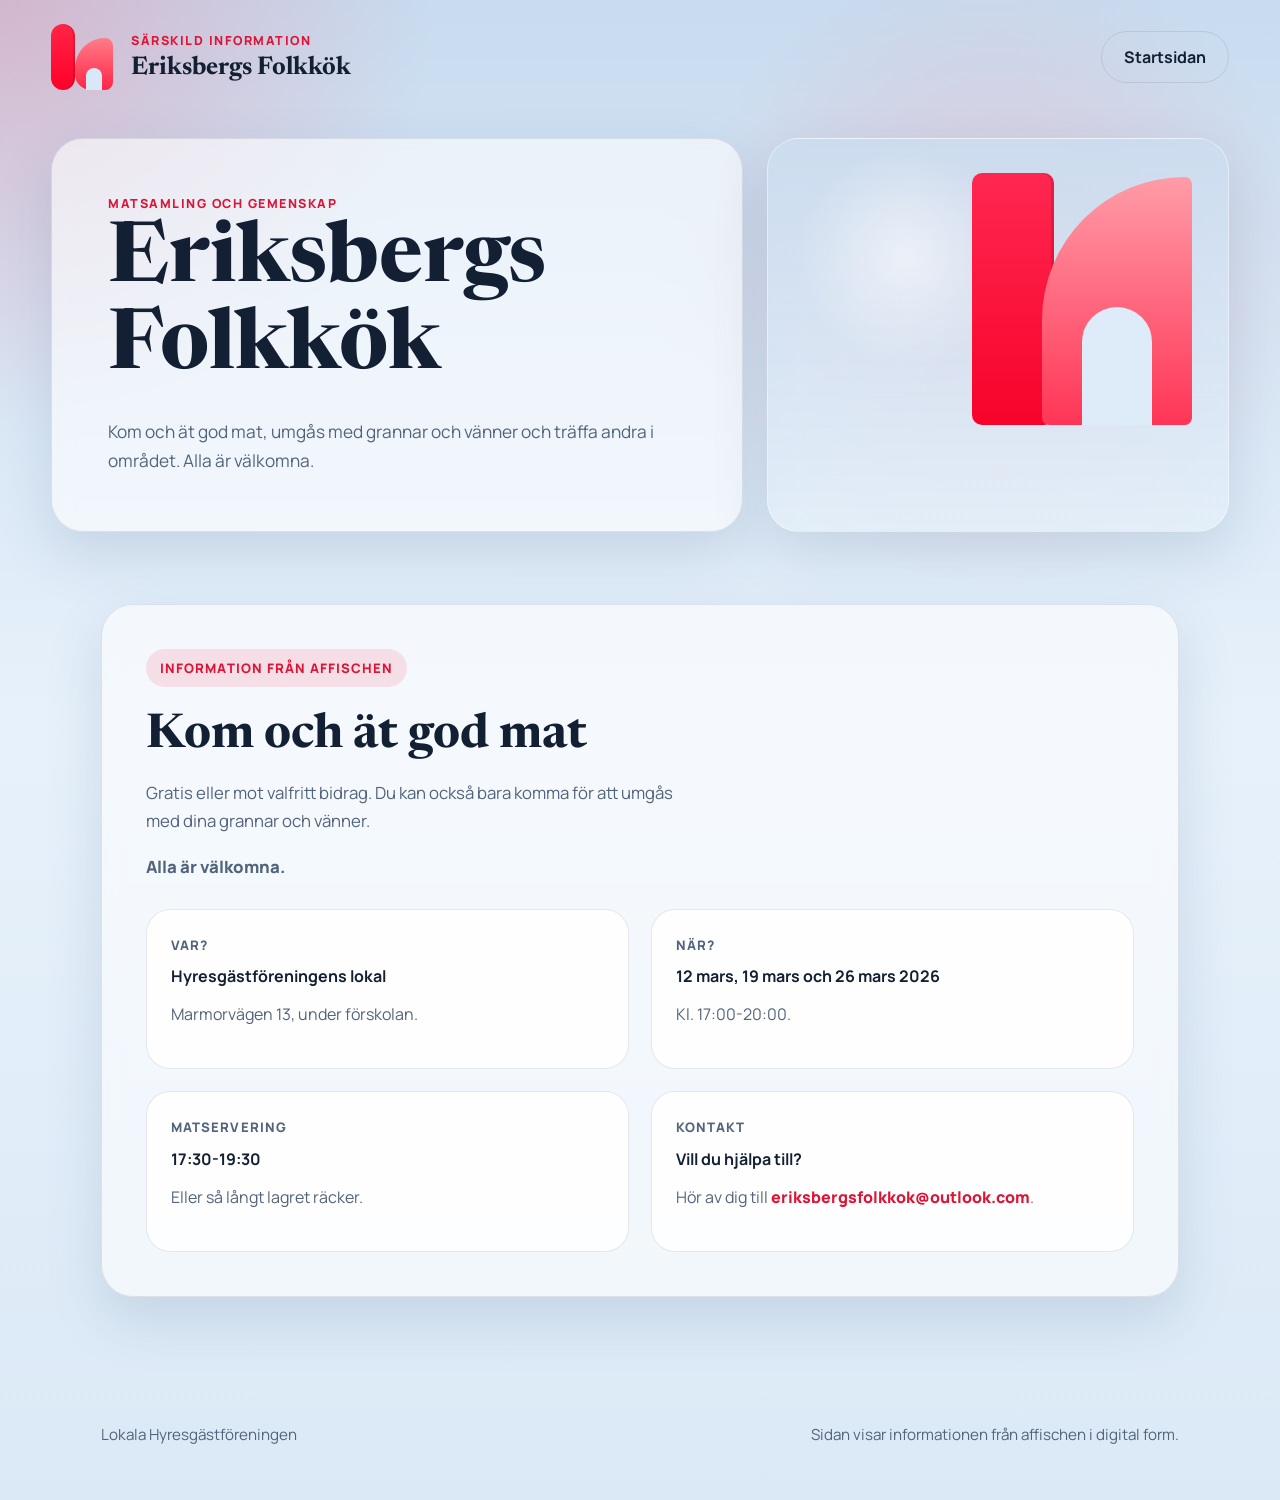
==== eriksbergsfolkkok.html @ fd0312ea "init: first version of hyresgästförening site" ====
<!DOCTYPE html>
<html lang="sv">
<head>
  <meta charset="UTF-8">
  <meta name="viewport" content="width=device-width, initial-scale=1.0">
  <title>Eriksbergs Folkkök</title>
  <meta
    name="description"
    content="Information om Eriksbergs Folkkök från den lokala hyresgästföreningen."
  >
  <link rel="preconnect" href="https://fonts.googleapis.com">
  <link rel="preconnect" href="https://fonts.gstatic.com" crossorigin>
  <link
    href="https://fonts.googleapis.com/css2?family=Manrope:wght@400;500;700;800&family=Newsreader:opsz,wght@6..72,500;6..72,700&display=swap"
    rel="stylesheet"
  >
  <link rel="stylesheet" href="styles.css">
</head>
<body>
  <header class="hero folkkok-hero">
    <nav class="topbar">
      <div class="brand">
        <span class="brand-mark" aria-hidden="true">
          <span class="brand-stem"></span>
          <span class="brand-arch"></span>
        </span>
        <div>
          <p class="eyebrow">Särskild information</p>
          <h1>Eriksbergs Folkkök</h1>
        </div>
      </div>
      <div class="topbar-actions">
        <a class="button button-ghost" href="index.html">Startsidan</a>
      </div>
    </nav>

    <section class="folkkok-header">
      <div class="folkkok-copy">
        <p class="eyebrow">Matsamling och gemenskap</p>
        <h2>Eriksbergs Folkkök</h2>
        <p class="lead">
          Kom och ät god mat, umgås med grannar och vänner och träffa andra i
          området. Alla är välkomna.
        </p>
      </div>
      <div class="folkkok-logo-panel" aria-hidden="true">
        <div class="folkkok-logo-mark">
          <span class="folkkok-logo-stem"></span>
          <span class="folkkok-logo-arch"></span>
        </div>
      </div>
    </section>
  </header>

  <main class="folkkok-main">
    <section class="section folkkok-section">
      <div class="folkkok-poster">
        <div class="poster-badge">Information från affischen</div>
        <div class="poster-block">
          <h3>Kom och ät god mat</h3>
          <p>
            Gratis eller mot valfritt bidrag. Du kan också bara komma för att
            umgås med dina grannar och vänner.
          </p>
          <p class="poster-note">Alla är välkomna.</p>
        </div>

        <div class="poster-grid">
          <article class="poster-card">
            <p class="card-tag">Var?</p>
            <h4>Hyresgästföreningens lokal</h4>
            <p>Marmorvägen 13, under förskolan.</p>
          </article>

          <article class="poster-card">
            <p class="card-tag">När?</p>
            <h4>12 mars, 19 mars och 26 mars 2026</h4>
            <p>Kl. 17:00-20:00.</p>
          </article>

          <article class="poster-card">
            <p class="card-tag">Matservering</p>
            <h4>17:30-19:30</h4>
            <p>Eller så långt lagret räcker.</p>
          </article>

          <article class="poster-card">
            <p class="card-tag">Kontakt</p>
            <h4>Vill du hjälpa till?</h4>
            <p>
              Hör av dig till
              <a class="text-link" href="mailto:eriksbergsfolkkok@outlook.com">eriksbergsfolkkok@outlook.com</a>.
            </p>
          </article>
        </div>
      </div>
    </section>
  </main>

  <footer class="footer">
    <p>Lokala Hyresgästföreningen</p>
    <p>Sidan visar informationen från affischen i digital form.</p>
  </footer>
</body>
</html>
---- styles.css ----
:root {
  --bg: #dceaf7;
  --surface: rgba(255, 255, 255, 0.58);
  --surface-strong: rgba(255, 255, 255, 0.86);
  --ink: #132033;
  --muted: #52647b;
  --line: rgba(19, 32, 51, 0.1);
  --accent: #ff2546;
  --accent-dark: #de1437;
  --accent-soft: #ffb8c2;
  --brand-light: #ff7d89;
  --shadow: 0 22px 55px rgba(50, 79, 120, 0.15);
}

* {
  box-sizing: border-box;
}

html {
  scroll-behavior: smooth;
}

body {
  margin: 0;
  font-family: "Manrope", sans-serif;
  color: var(--ink);
  background:
    radial-gradient(circle at top left, rgba(255, 37, 70, 0.2), transparent 22%),
    radial-gradient(circle at 78% 18%, rgba(255, 125, 137, 0.24), transparent 20%),
    linear-gradient(180deg, #c8dbef 0%, #e7f1fb 48%, #dbe9f6 100%);
}

a {
  color: inherit;
}

.hero {
  padding: 24px clamp(20px, 4vw, 56px) 72px;
}

.topbar,
.hero-content,
.section,
.info-strip,
.footer {
  max-width: 1180px;
  margin: 0 auto;
}

.topbar {
  display: flex;
  align-items: center;
  justify-content: space-between;
  gap: 24px;
  margin-bottom: 48px;
}

.topbar-actions {
  display: flex;
  flex-wrap: wrap;
  gap: 12px;
}

.brand {
  display: flex;
  align-items: center;
  gap: 18px;
}

.brand-mark {
  position: relative;
  width: 62px;
  height: 66px;
  display: inline-block;
}

.brand-stem,
.brand-arch,
.panel-stem,
.panel-arch {
  position: absolute;
  display: block;
  border-radius: 14px;
}

.brand-stem {
  inset: 0 auto 0 0;
  width: 24px;
  background: linear-gradient(180deg, var(--accent), #ff0029);
  box-shadow: inset -2px 0 0 rgba(0, 0, 0, 0.12);
}

.brand-arch {
  right: 0;
  bottom: 0;
  width: 38px;
  height: 52px;
  background: linear-gradient(180deg, var(--brand-light), var(--accent));
  border-top-left-radius: 38px;
  border-top-right-radius: 10px;
  border-bottom-left-radius: 20px;
  border-bottom-right-radius: 10px;
}

.brand-arch::after {
  content: "";
  position: absolute;
  left: 11px;
  bottom: 0;
  width: 16px;
  height: 22px;
  background: #d8e8f7;
  border-top-left-radius: 18px;
  border-top-right-radius: 18px;
}

.eyebrow {
  margin: 0 0 6px;
  color: var(--accent-dark);
  text-transform: uppercase;
  letter-spacing: 0.12em;
  font-size: 0.78rem;
  font-weight: 800;
}

h1,
h2,
h3,
h4 {
  margin: 0;
  line-height: 1.05;
}

h1,
h2,
h3 {
  font-family: "Newsreader", serif;
  font-weight: 700;
}

h1 {
  font-size: clamp(1.4rem, 2vw, 1.8rem);
}

h2 {
  font-size: clamp(2.8rem, 7vw, 5.2rem);
  max-width: 10ch;
}

h3 {
  font-size: clamp(2rem, 4vw, 3rem);
  max-width: 14ch;
}

.hero-content {
  display: grid;
  grid-template-columns: 1.4fr 0.8fr;
  gap: 32px;
  align-items: stretch;
}

.hero-copy {
  padding: clamp(28px, 5vw, 56px);
  border: 1px solid var(--line);
  border-radius: 32px;
  background: var(--surface);
  backdrop-filter: blur(10px);
  box-shadow: var(--shadow);
}

.lead {
  max-width: 58ch;
  margin: 24px 0 0;
  font-size: 1.08rem;
  line-height: 1.7;
  color: var(--muted);
}

.hero-actions {
  display: flex;
  flex-wrap: wrap;
  gap: 14px;
  margin-top: 32px;
}

.button {
  display: inline-flex;
  align-items: center;
  justify-content: center;
  padding: 14px 22px;
  border-radius: 999px;
  border: 1px solid transparent;
  background: var(--accent);
  color: #fff;
  text-decoration: none;
  font-weight: 700;
  transition: transform 0.2s ease, background 0.2s ease;
}

.button:hover {
  transform: translateY(-1px);
  background: var(--accent-dark);
}

.button-secondary,
.button-ghost {
  background: transparent;
  color: var(--ink);
  border-color: var(--line);
}

.button-secondary:hover,
.button-ghost:hover {
  background: rgba(255, 255, 255, 0.6);
}

.hero-panel {
  position: relative;
  overflow: hidden;
  padding: 28px;
  border-radius: 28px;
  background: linear-gradient(180deg, rgba(255, 255, 255, 0.72), rgba(255, 255, 255, 0.52));
  color: var(--ink);
  border: 1px solid rgba(255, 255, 255, 0.42);
  box-shadow: var(--shadow);
}

.panel-label,
.card-tag,
.contact-label {
  margin: 0 0 12px;
  font-size: 0.82rem;
  font-weight: 800;
  letter-spacing: 0.08em;
  text-transform: uppercase;
}

.panel-list {
  margin: 0;
  padding-left: 20px;
  display: grid;
  gap: 14px;
  line-height: 1.6;
  position: relative;
  z-index: 1;
}

.panel-mark {
  position: absolute;
  right: 20px;
  bottom: 18px;
  width: 116px;
  height: 124px;
  opacity: 0.16;
}

.panel-stem {
  inset: 0 auto 0 0;
  width: 40px;
  background: linear-gradient(180deg, var(--accent), #ff0029);
}

.panel-arch {
  right: 0;
  bottom: 0;
  width: 74px;
  height: 98px;
  background: linear-gradient(180deg, var(--brand-light), var(--accent));
  border-top-left-radius: 70px;
  border-top-right-radius: 14px;
  border-bottom-left-radius: 22px;
  border-bottom-right-radius: 14px;
}

.panel-arch::after {
  content: "";
  position: absolute;
  left: 22px;
  bottom: 0;
  width: 30px;
  height: 40px;
  background: #eef5fc;
  border-top-left-radius: 28px;
  border-top-right-radius: 28px;
}

.info-strip {
  display: grid;
  grid-template-columns: repeat(3, 1fr);
  gap: 16px;
  padding: 0 clamp(20px, 4vw, 56px);
  margin-top: -34px;
  position: relative;
  z-index: 2;
}

.info-strip article {
  padding: 20px 24px;
  border-radius: 24px;
  background: var(--surface-strong);
  border: 1px solid var(--line);
  box-shadow: var(--shadow);
}

.info-strip span {
  display: block;
  margin-bottom: 8px;
  color: var(--muted);
}

.section {
  padding: 88px clamp(20px, 4vw, 56px) 0;
}

.section-heading {
  margin-bottom: 28px;
}

.cards,
.faq-grid,
.document-list {
  display: grid;
  gap: 22px;
}

.cards {
  grid-template-columns: repeat(3, minmax(0, 1fr));
}

.cards-four {
  grid-template-columns: repeat(4, minmax(0, 1fr));
}

.card,
.faq-item,
.document-list article,
.contact-card,
.quote-box {
  border-radius: 28px;
  border: 1px solid var(--line);
  background: rgba(255, 252, 247, 0.78);
  box-shadow: var(--shadow);
}

.card,
.faq-item,
.document-list article {
  padding: 28px;
}

.card-highlight {
  background: linear-gradient(180deg, rgba(255, 184, 194, 0.48), rgba(255, 255, 255, 0.9));
}

.card p,
.faq-item p,
.document-list p,
.two-column p {
  color: var(--muted);
  line-height: 1.7;
}

.text-link {
  color: var(--accent-dark);
  font-weight: 800;
  text-decoration: none;
}

.text-link:hover {
  text-decoration: underline;
}

.accent-section .two-column {
  display: grid;
  grid-template-columns: 1.2fr 0.8fr;
  gap: 24px;
}

.quote-box {
  display: flex;
  align-items: end;
  padding: 28px;
  background: linear-gradient(180deg, rgba(255, 184, 194, 0.72), rgba(255, 255, 255, 0.88));
}

.quote-box p {
  margin: 0;
  font-family: "Newsreader", serif;
  font-size: 1.6rem;
  color: var(--ink);
}

.faq-grid {
  grid-template-columns: repeat(2, minmax(0, 1fr));
}

.document-list {
  grid-template-columns: repeat(3, minmax(0, 1fr));
}

.contact-section {
  padding-bottom: 88px;
}

.contact-card {
  display: grid;
  grid-template-columns: repeat(3, 1fr);
  gap: 20px;
  padding: 28px;
}

.contact-card a {
  text-decoration: none;
  font-weight: 700;
}

.footer {
  display: flex;
  justify-content: space-between;
  gap: 16px;
  padding: 24px clamp(20px, 4vw, 56px) 40px;
  color: var(--muted);
  font-size: 0.95rem;
}

.folkkok-hero {
  padding-bottom: 40px;
}

.folkkok-header,
.folkkok-main {
  max-width: 1180px;
  margin: 0 auto;
}

.folkkok-header {
  display: grid;
  grid-template-columns: 1.2fr 0.8fr;
  gap: 24px;
  align-items: stretch;
}

.folkkok-copy,
.folkkok-poster {
  border-radius: 32px;
  border: 1px solid var(--line);
  background: var(--surface);
  backdrop-filter: blur(10px);
  box-shadow: var(--shadow);
}

.folkkok-copy {
  padding: clamp(28px, 5vw, 56px);
}

.folkkok-logo-panel {
  position: relative;
  overflow: hidden;
  min-height: 320px;
  border-radius: 32px;
  border: 1px solid rgba(255, 255, 255, 0.42);
  background:
    radial-gradient(circle at 30% 30%, rgba(255, 255, 255, 0.55), transparent 26%),
    linear-gradient(180deg, rgba(202, 221, 240, 0.82), rgba(229, 239, 249, 0.72));
  box-shadow: var(--shadow);
}

.folkkok-logo-mark {
  position: absolute;
  inset: 34px 36px 24px auto;
  width: 220px;
}

.folkkok-logo-stem,
.folkkok-logo-arch {
  position: absolute;
  display: block;
}

.folkkok-logo-stem {
  left: 0;
  top: 0;
  width: 82px;
  height: 252px;
  border-radius: 10px;
  background: linear-gradient(180deg, #ff2750, #f7032a);
  box-shadow: inset -3px 0 0 rgba(0, 0, 0, 0.12);
}

.folkkok-logo-arch {
  right: 0;
  top: 4px;
  width: 150px;
  height: 248px;
  border-top-left-radius: 160px;
  border-top-right-radius: 8px;
  border-bottom-left-radius: 8px;
  border-bottom-right-radius: 8px;
  background: linear-gradient(180deg, #ff9ca7, #ff3556);
}

.folkkok-logo-arch::after {
  content: "";
  position: absolute;
  left: 40px;
  bottom: 0;
  width: 70px;
  height: 118px;
  background: #deebf8;
  border-top-left-radius: 70px;
  border-top-right-radius: 70px;
}

.folkkok-section {
  padding-top: 32px;
  padding-bottom: 88px;
}

.folkkok-poster {
  padding: clamp(24px, 4vw, 44px);
}

.poster-badge {
  display: inline-flex;
  padding: 10px 14px;
  border-radius: 999px;
  background: rgba(255, 37, 70, 0.12);
  color: var(--accent-dark);
  font-size: 0.82rem;
  font-weight: 800;
  text-transform: uppercase;
  letter-spacing: 0.08em;
}

.poster-block {
  margin-top: 24px;
  margin-bottom: 28px;
}

.poster-block h3 {
  max-width: none;
  margin-bottom: 16px;
}

.poster-block p {
  max-width: 56ch;
  color: var(--muted);
  line-height: 1.7;
  font-size: 1.05rem;
}

.poster-note {
  font-weight: 800;
  color: var(--ink);
}

.poster-grid {
  display: grid;
  grid-template-columns: repeat(2, minmax(0, 1fr));
  gap: 22px;
}

.poster-card {
  padding: 24px;
  border-radius: 24px;
  border: 1px solid var(--line);
  background: var(--surface-strong);
}

.poster-card p {
  color: var(--muted);
  line-height: 1.7;
}

@media (max-width: 960px) {
  .hero-content,
  .folkkok-header,
  .accent-section .two-column,
  .cards,
  .cards-four,
  .faq-grid,
  .document-list,
  .poster-grid,
  .contact-card,
  .info-strip {
    grid-template-columns: 1fr;
  }

  .topbar,
  .footer {
    flex-direction: column;
    align-items: flex-start;
  }

  .folkkok-logo-panel {
    min-height: 260px;
  }

  .folkkok-logo-mark {
    left: 50%;
    right: auto;
    transform: translateX(-50%);
  }

  h2 {
    max-width: 12ch;
  }
}

@media (max-width: 640px) {
  .hero {
    padding-top: 18px;
  }

  .hero-copy,
  .hero-panel,
  .card,
  .faq-item,
  .document-list article,
  .contact-card {
    border-radius: 22px;
  }

  h2 {
    font-size: 2.8rem;
  }
}
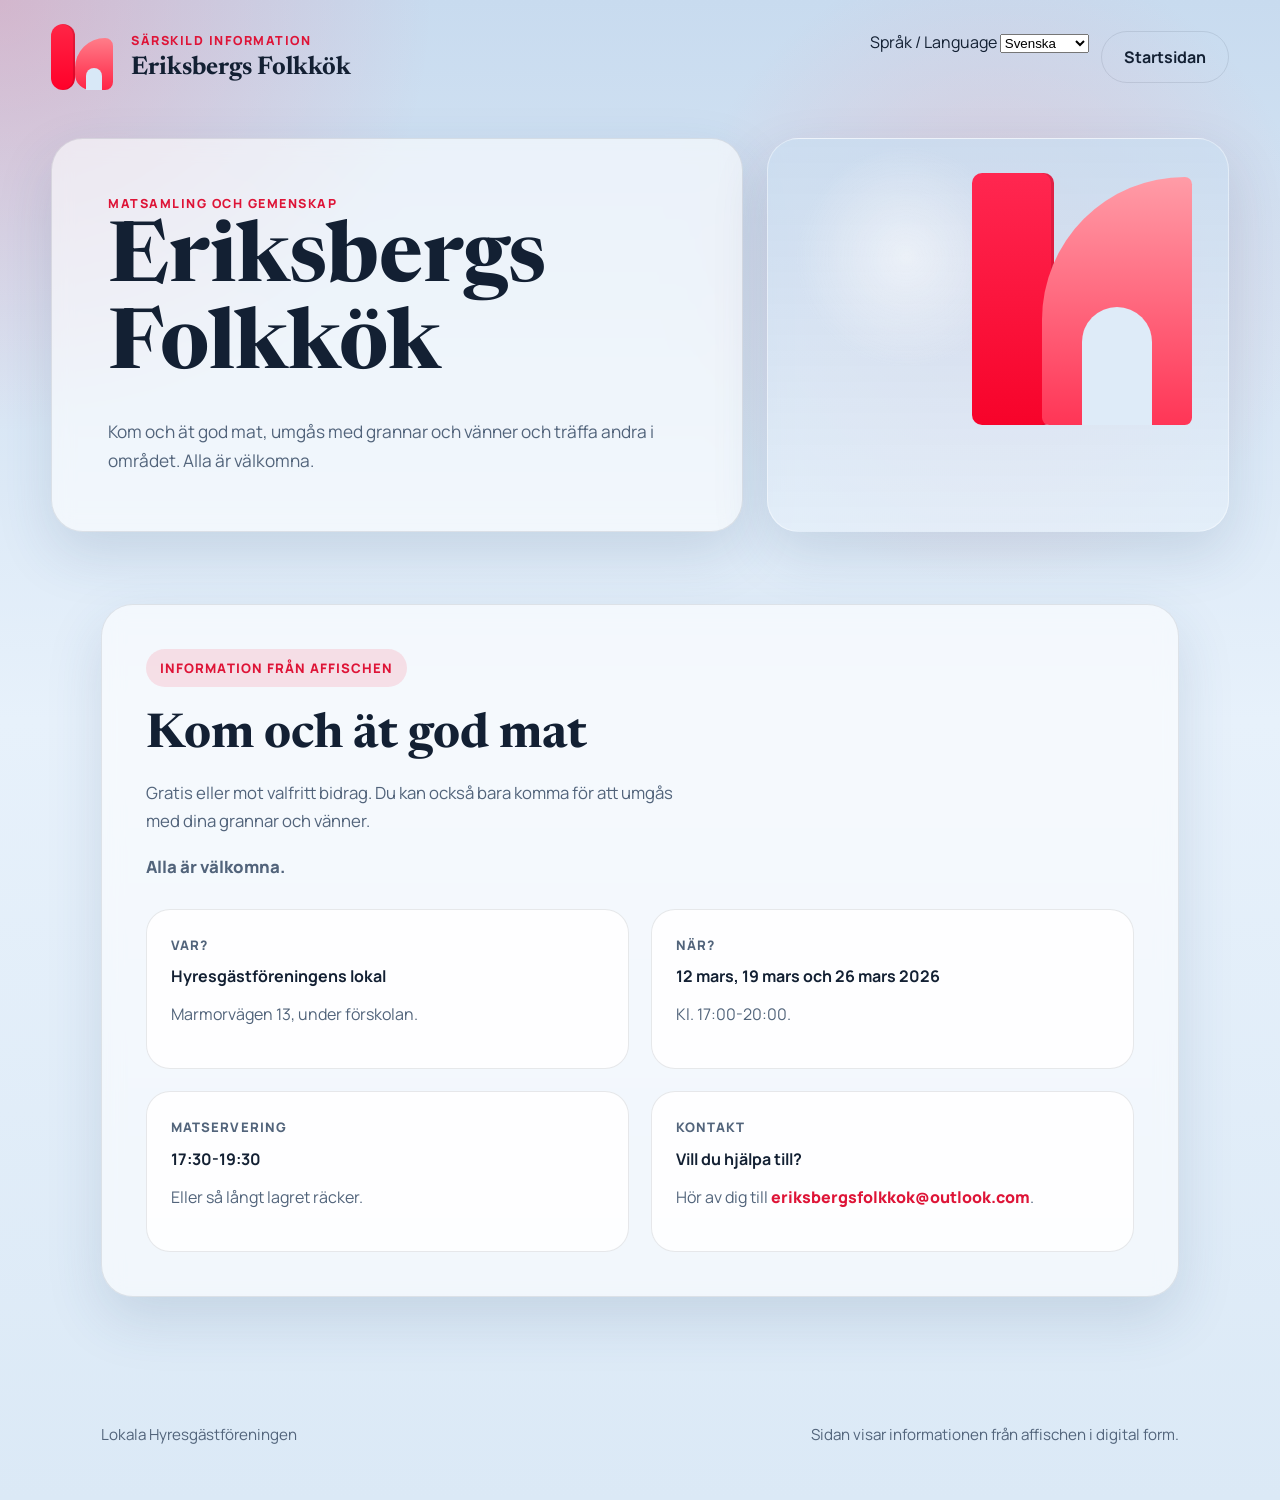
==== commit 74f74801: "Add i18n attributes and language picker Prepare page for localization and language switching: add da" ====
--- a/eriksbergsfolkkok.html
+++ b/eriksbergsfolkkok.html
@@ -8,15 +8,17 @@
     name="description"
     content="Information om Eriksbergs Folkkök från den lokala hyresgästföreningen."
   >
+  <link rel="icon" type="image/svg+xml" href="favicon.svg?v=20260401">
   <link rel="preconnect" href="https://fonts.googleapis.com">
   <link rel="preconnect" href="https://fonts.gstatic.com" crossorigin>
   <link
     href="https://fonts.googleapis.com/css2?family=Manrope:wght@400;500;700;800&family=Newsreader:opsz,wght@6..72,500;6..72,700&display=swap"
     rel="stylesheet"
   >
-  <link rel="stylesheet" href="styles.css">
+  <link rel="stylesheet" href="styles.css?v=20260401">
+  <script src="translations.js" defer></script>
 </head>
-<body>
+<body data-page="folkkok">
   <header class="hero folkkok-hero">
     <nav class="topbar">
       <div class="brand">
@@ -25,23 +27,30 @@
           <span class="brand-arch"></span>
         </span>
         <div>
-          <p class="eyebrow">Särskild information</p>
-          <h1>Eriksbergs Folkkök</h1>
+          <p class="eyebrow" data-i18n="folkkok.eyebrow">Särskild information</p>
+          <h1 data-i18n="folkkok.title">Eriksbergs Folkkök</h1>
         </div>
       </div>
       <div class="topbar-actions">
-        <a class="button button-ghost" href="index.html">Startsidan</a>
+        <label class="language-picker" for="language-select">
+          <span class="language-label" data-i18n="common.languageLabel">Språk / Language</span>
+          <select id="language-select" class="language-select">
+            <option value="sv" data-i18n="common.swedish">Svenska</option>
+            <option value="en" data-i18n="common.english">English</option>
+            <option value="ar" data-i18n="common.arabic">العربية</option>
+            <option value="fa" data-i18n="common.persian">فارسی</option>
+            <option value="uk" data-i18n="common.ukrainian">Українська</option>
+          </select>
+        </label>
+        <a class="button button-ghost" href="index.html" data-i18n="common.home">Startsidan</a>
       </div>
     </nav>
 
     <section class="folkkok-header">
       <div class="folkkok-copy">
-        <p class="eyebrow">Matsamling och gemenskap</p>
-        <h2>Eriksbergs Folkkök</h2>
-        <p class="lead">
-          Kom och ät god mat, umgås med grannar och vänner och träffa andra i
-          området. Alla är välkomna.
-        </p>
+        <p class="eyebrow" data-i18n="folkkok.heroEyebrow">Matsamling och gemenskap</p>
+        <h2 data-i18n="folkkok.heroTitle">Eriksbergs Folkkök</h2>
+        <p class="lead" data-i18n="folkkok.heroLead">Kom och ät god mat, umgås med grannar och vänner och träffa andra i området. Alla är välkomna.</p>
       </div>
       <div class="folkkok-logo-panel" aria-hidden="true">
         <div class="folkkok-logo-mark">
@@ -55,42 +64,36 @@
   <main class="folkkok-main">
     <section class="section folkkok-section">
       <div class="folkkok-poster">
-        <div class="poster-badge">Information från affischen</div>
+        <div class="poster-badge" data-i18n="folkkok.badge">Information från affischen</div>
         <div class="poster-block">
-          <h3>Kom och ät god mat</h3>
-          <p>
-            Gratis eller mot valfritt bidrag. Du kan också bara komma för att
-            umgås med dina grannar och vänner.
-          </p>
-          <p class="poster-note">Alla är välkomna.</p>
+          <h3 data-i18n="folkkok.blockTitle">Kom och ät god mat</h3>
+          <p data-i18n="folkkok.blockText">Gratis eller mot valfritt bidrag. Du kan också bara komma för att umgås med dina grannar och vänner.</p>
+          <p class="poster-note" data-i18n="folkkok.blockNote">Alla är välkomna.</p>
         </div>
 
         <div class="poster-grid">
           <article class="poster-card">
-            <p class="card-tag">Var?</p>
-            <h4>Hyresgästföreningens lokal</h4>
-            <p>Marmorvägen 13, under förskolan.</p>
+            <p class="card-tag" data-i18n="folkkok.whereTag">Var?</p>
+            <h4 data-i18n="folkkok.whereTitle">Hyresgästföreningens lokal</h4>
+            <p data-i18n="folkkok.whereText">Marmorvägen 13, under förskolan.</p>
           </article>
 
           <article class="poster-card">
-            <p class="card-tag">När?</p>
-            <h4>12 mars, 19 mars och 26 mars 2026</h4>
-            <p>Kl. 17:00-20:00.</p>
+            <p class="card-tag" data-i18n="folkkok.whenTag">När?</p>
+            <h4 data-i18n="folkkok.whenTitle">12 mars, 19 mars och 26 mars 2026</h4>
+            <p data-i18n="folkkok.whenText">Kl. 17:00-20:00.</p>
           </article>
 
           <article class="poster-card">
-            <p class="card-tag">Matservering</p>
-            <h4>17:30-19:30</h4>
-            <p>Eller så långt lagret räcker.</p>
+            <p class="card-tag" data-i18n="folkkok.foodTag">Matservering</p>
+            <h4 data-i18n="folkkok.foodTitle">17:30-19:30</h4>
+            <p data-i18n="folkkok.foodText">Eller så långt lagret räcker.</p>
           </article>
 
           <article class="poster-card">
-            <p class="card-tag">Kontakt</p>
-            <h4>Vill du hjälpa till?</h4>
-            <p>
-              Hör av dig till
-              <a class="text-link" href="mailto:eriksbergsfolkkok@outlook.com">eriksbergsfolkkok@outlook.com</a>.
-            </p>
+            <p class="card-tag" data-i18n="folkkok.contactTag">Kontakt</p>
+            <h4 data-i18n="folkkok.contactTitle">Vill du hjälpa till?</h4>
+            <p><span data-i18n="folkkok.contactText">Hör av dig till</span> <a class="text-link" href="mailto:eriksbergsfolkkok@outlook.com">eriksbergsfolkkok@outlook.com</a>.</p>
           </article>
         </div>
       </div>
@@ -98,8 +101,8 @@
   </main>
 
   <footer class="footer">
-    <p>Lokala Hyresgästföreningen</p>
-    <p>Sidan visar informationen från affischen i digital form.</p>
+    <p data-i18n="common.footerOrg">Lokala Hyresgästföreningen</p>
+    <p data-i18n="folkkok.footerNote">Sidan visar informationen från affischen i digital form.</p>
   </footer>
 </body>
 </html>
--- a/styles.css
+++ b/styles.css
@@ -316,6 +316,74 @@
   margin-bottom: 28px;
 }
 
+.logo-section {
+  padding-top: 44px;
+}
+
+.logo-showcase {
+  display: grid;
+  grid-template-columns: 220px 1fr;
+  gap: 28px;
+  align-items: center;
+  padding: 28px;
+  border-radius: 32px;
+  border: 1px solid var(--line);
+  background: var(--surface-strong);
+  box-shadow: var(--shadow);
+}
+
+.logo-showcase-mark {
+  position: relative;
+  width: 180px;
+  height: 210px;
+  margin: 0 auto;
+}
+
+.logo-showcase-stem,
+.logo-showcase-arch {
+  position: absolute;
+  display: block;
+}
+
+.logo-showcase-stem {
+  left: 0;
+  top: 0;
+  width: 66px;
+  height: 210px;
+  border-radius: 10px;
+  background: linear-gradient(180deg, #ff2750, #f7032a);
+  box-shadow: inset -3px 0 0 rgba(0, 0, 0, 0.12);
+}
+
+.logo-showcase-arch {
+  right: 0;
+  top: 6px;
+  width: 122px;
+  height: 204px;
+  border-top-left-radius: 140px;
+  border-top-right-radius: 8px;
+  border-bottom-left-radius: 8px;
+  border-bottom-right-radius: 8px;
+  background: linear-gradient(180deg, #ff9ca7, #ff3556);
+}
+
+.logo-showcase-arch::after {
+  content: "";
+  position: absolute;
+  left: 31px;
+  bottom: 0;
+  width: 57px;
+  height: 94px;
+  background: #f5f9fd;
+  border-top-left-radius: 56px;
+  border-top-right-radius: 56px;
+}
+
+.logo-showcase-copy p:last-child {
+  color: var(--muted);
+  line-height: 1.7;
+}
+
 .cards,
 .faq-grid,
 .document-list {
@@ -324,6 +392,10 @@
 }
 
 .cards {
+  grid-template-columns: repeat(3, minmax(0, 1fr));
+}
+
+.cards-flex {
   grid-template-columns: repeat(3, minmax(0, 1fr));
 }
 
@@ -520,6 +592,141 @@
   padding: clamp(24px, 4vw, 44px);
 }
 
+.utility-hero {
+  padding-bottom: 40px;
+}
+
+.utility-header,
+.utility-main {
+  max-width: 1180px;
+  margin: 0 auto;
+}
+
+.utility-header {
+  display: grid;
+  grid-template-columns: 1.2fr 0.8fr;
+  gap: 24px;
+  align-items: stretch;
+}
+
+.utility-copy,
+.notice-board,
+.calendar-page {
+  border-radius: 32px;
+  border: 1px solid var(--line);
+  background: var(--surface);
+  backdrop-filter: blur(10px);
+  box-shadow: var(--shadow);
+}
+
+.utility-copy {
+  padding: clamp(28px, 5vw, 56px);
+}
+
+.utility-panel {
+  display: grid;
+  place-items: center;
+  min-height: 320px;
+  border-radius: 32px;
+  border: 1px solid rgba(255, 255, 255, 0.42);
+  background:
+    radial-gradient(circle at 30% 30%, rgba(255, 255, 255, 0.55), transparent 26%),
+    linear-gradient(180deg, rgba(202, 221, 240, 0.82), rgba(229, 239, 249, 0.72));
+  box-shadow: var(--shadow);
+}
+
+.utility-logo {
+  transform: scale(1.35);
+}
+
+.utility-section {
+  padding-top: 32px;
+  padding-bottom: 88px;
+}
+
+.notice-board,
+.calendar-page {
+  padding: clamp(24px, 4vw, 44px);
+}
+
+.notice-grid {
+  display: grid;
+  grid-template-columns: repeat(2, minmax(0, 1fr));
+  gap: 22px;
+  margin-top: 24px;
+}
+
+.notice-card,
+.calendar-instructions,
+.calendar-embed-card {
+  padding: 24px;
+  border-radius: 24px;
+  border: 1px solid var(--line);
+  background: var(--surface-strong);
+}
+
+.notice-card p,
+.calendar-instructions p {
+  color: var(--muted);
+  line-height: 1.7;
+}
+
+.calendar-page {
+  display: grid;
+  grid-template-columns: 0.85fr 1.15fr;
+  gap: 24px;
+}
+
+.calendar-code {
+  margin-top: 18px;
+  padding: 16px;
+  border-radius: 18px;
+  background: rgba(19, 32, 51, 0.06);
+  font-family: "Manrope", sans-serif;
+  font-size: 0.92rem;
+  line-height: 1.6;
+  color: var(--ink);
+  word-break: break-all;
+}
+
+.calendar-frame {
+  width: 100%;
+  min-height: 640px;
+  border: 0;
+  border-radius: 18px;
+  background: #fff;
+}
+
+.calendar-icon {
+  position: relative;
+  width: 168px;
+  height: 168px;
+  border-radius: 30px;
+  background: linear-gradient(180deg, #ffffff, #eff5fb);
+  box-shadow: 0 24px 50px rgba(50, 79, 120, 0.18);
+}
+
+.calendar-icon::before {
+  content: "";
+  position: absolute;
+  inset: 0 0 auto 0;
+  height: 42px;
+  border-top-left-radius: 30px;
+  border-top-right-radius: 30px;
+  background: linear-gradient(180deg, #ff3556, #ff1840);
+}
+
+.calendar-icon::after {
+  content: "";
+  position: absolute;
+  inset: 58px 24px 24px 24px;
+  border-radius: 18px;
+  background:
+    linear-gradient(90deg, rgba(19, 32, 51, 0.08) 1px, transparent 1px),
+    linear-gradient(rgba(19, 32, 51, 0.08) 1px, transparent 1px);
+  background-size: 28px 28px;
+}
+
 .poster-badge {
   display: inline-flex;
   padding: 10px 14px;
@@ -575,12 +782,17 @@
 @media (max-width: 960px) {
   .hero-content,
   .folkkok-header,
+  .utility-header,
   .accent-section .two-column,
+  .logo-showcase,
   .cards,
+  .cards-flex,
   .cards-four,
   .faq-grid,
   .document-list,
+  .notice-grid,
   .poster-grid,
+  .calendar-page,
   .contact-card,
   .info-strip {
     grid-template-columns: 1fr;
@@ -596,6 +808,10 @@
     min-height: 260px;
   }
 
+  .utility-panel {
+    min-height: 240px;
+  }
+
   .folkkok-logo-mark {
     left: 50%;
     right: auto;
@@ -604,6 +820,10 @@
 
   h2 {
     max-width: 12ch;
+  }
+
+  .logo-showcase {
+    grid-template-columns: 1fr;
   }
 }
 
